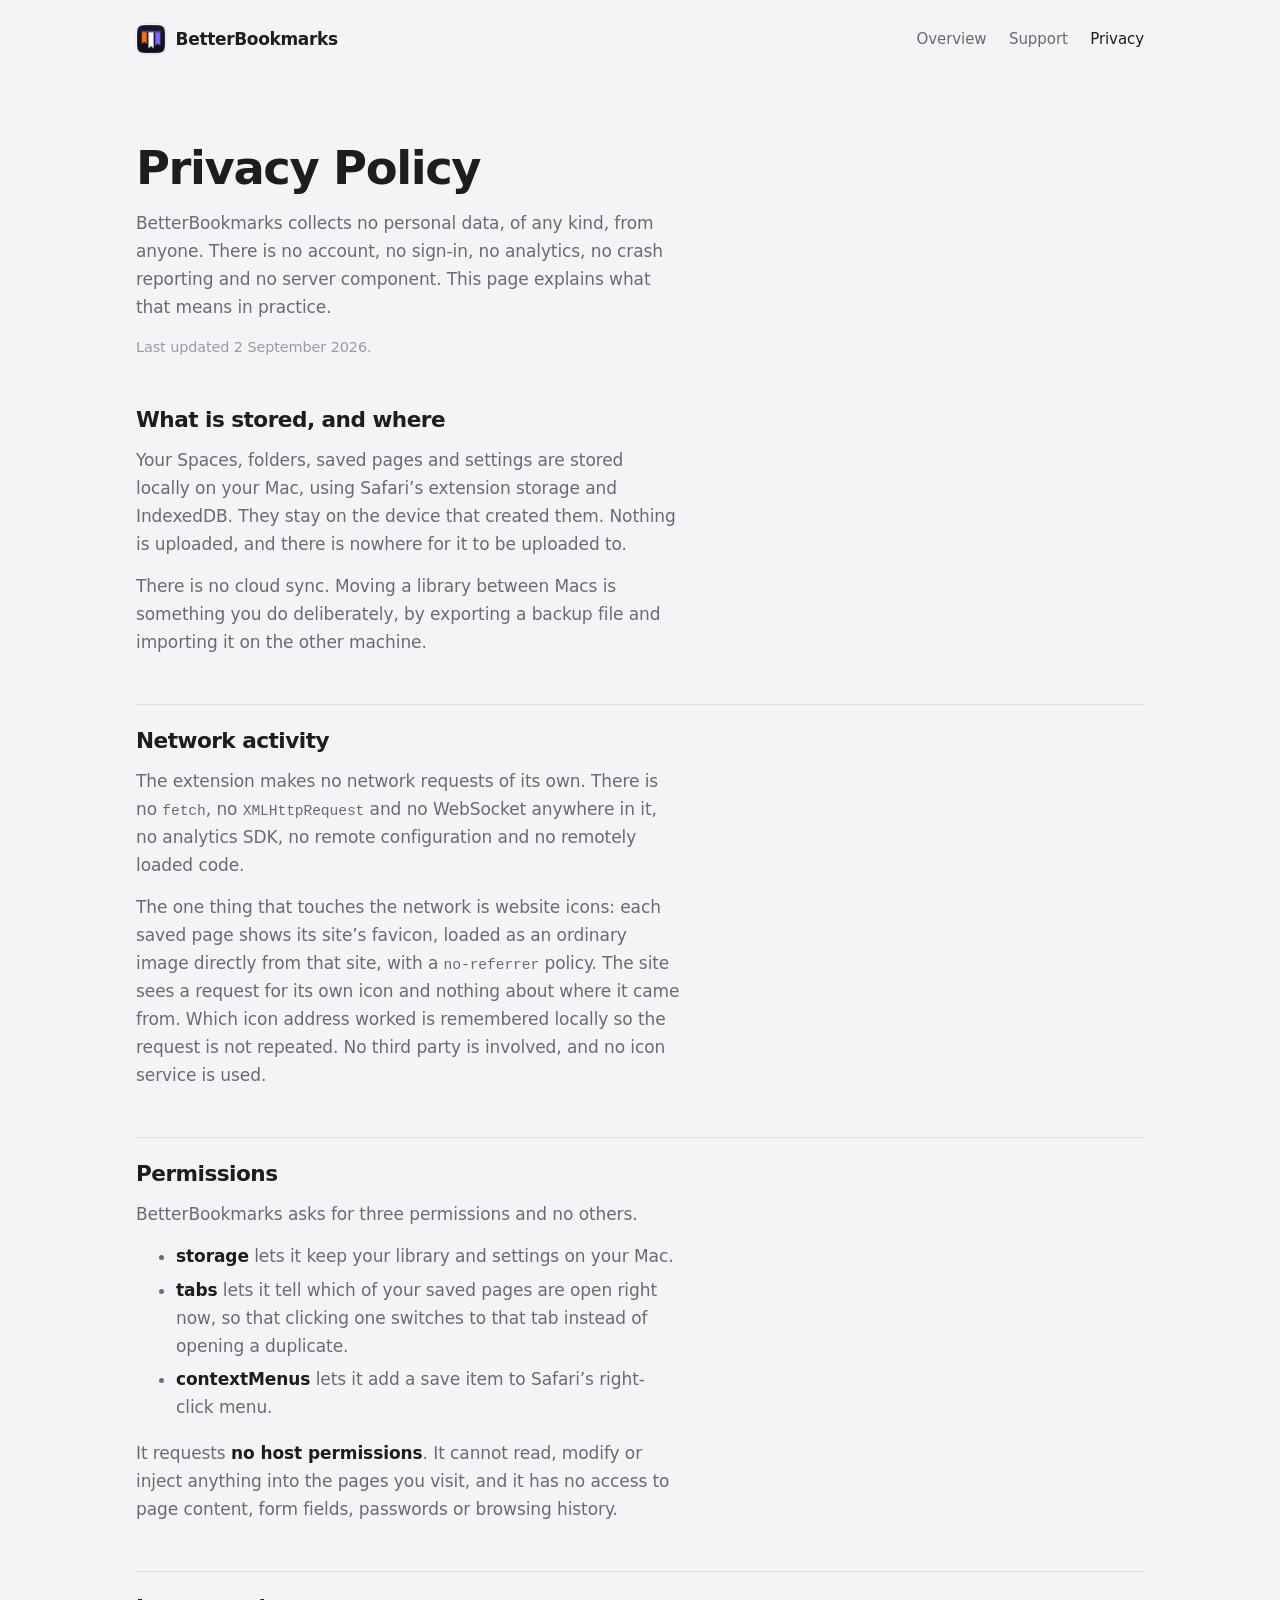
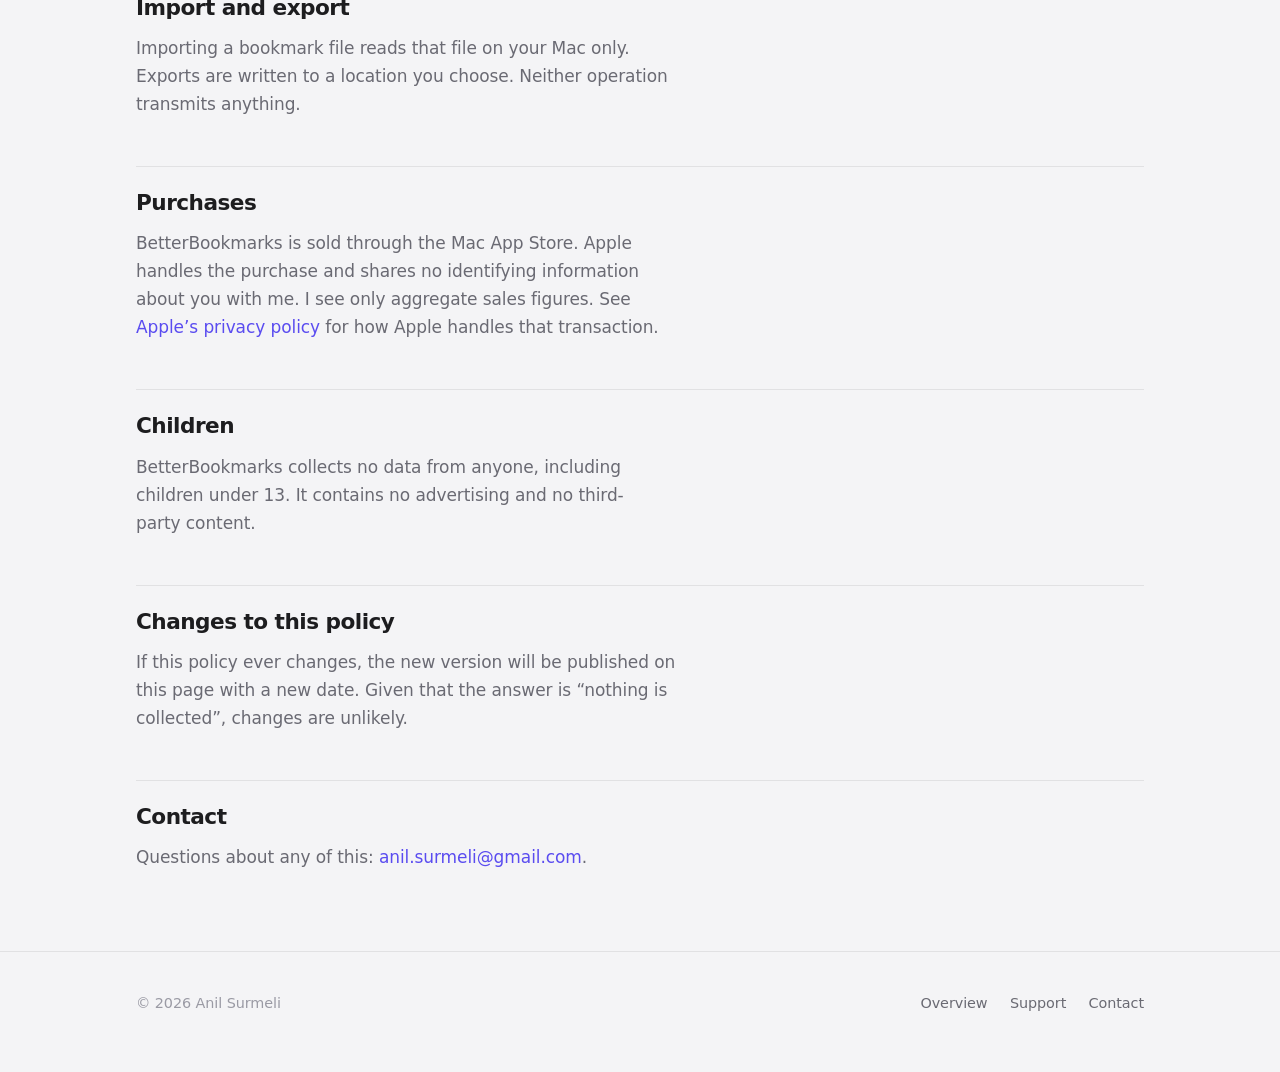
==== privacy.html @ 5a68d05e "Add the site: landing, support and privacy" ====
<!doctype html>
<html lang="en">
<head>
<meta charset="utf-8">
<meta name="viewport" content="width=device-width, initial-scale=1">
<title>Privacy Policy | BetterBookmarks</title>
<meta name="description" content="BetterBookmarks collects no data. No account, no analytics, no servers. Everything stays on your Mac.">
<link rel="icon" href="assets/favicon.png" type="image/png">
<link rel="apple-touch-icon" href="assets/mark.png">
<link rel="stylesheet" href="assets/style.css">
</head>
<body>

<header class="site-head">
  <div class="wrap">
    <a class="brand" href="./"><img src="assets/mark.png" alt=""> BetterBookmarks</a>
    <nav class="site-nav">
      <a href="./">Overview</a>
      <a href="support.html">Support</a>
      <a href="privacy.html" aria-current="page">Privacy</a>
    </nav>
  </div>
</header>

<main>
  <div class="page-head">
    <div class="wrap">
      <h1>Privacy Policy</h1>
      <p>
        BetterBookmarks collects no personal data, of any kind, from anyone. There is no account,
        no sign-in, no analytics, no crash reporting and no server component. This page explains
        what that means in practice.
      </p>
      <p style="color:var(--bb-text-3);font-size:0.9rem">Last updated 2 September 2026.</p>
    </div>
  </div>

  <div class="prose">
    <div class="wrap">

      <h2>What is stored, and where</h2>
      <p>
        Your Spaces, folders, saved pages and settings are stored locally on your Mac, using
        Safari&rsquo;s extension storage and IndexedDB. They stay on the device that created them.
        Nothing is uploaded, and there is nowhere for it to be uploaded to.
      </p>
      <p>
        There is no cloud sync. Moving a library between Macs is something you do deliberately, by
        exporting a backup file and importing it on the other machine.
      </p>

      <h2>Network activity</h2>
      <p>
        The extension makes no network requests of its own. There is no <code>fetch</code>, no
        <code>XMLHttpRequest</code> and no WebSocket anywhere in it, no analytics SDK, no remote
        configuration and no remotely loaded code.
      </p>
      <p>
        The one thing that touches the network is website icons: each saved page shows its site&rsquo;s
        favicon, loaded as an ordinary image directly from that site, with a
        <code>no-referrer</code> policy. The site sees a request for its own icon and nothing about
        where it came from. Which icon address worked is remembered locally so the request is not
        repeated. No third party is involved, and no icon service is used.
      </p>

      <h2>Permissions</h2>
      <p>BetterBookmarks asks for three permissions and no others.</p>
      <ul>
        <li><strong>storage</strong> lets it keep your library and settings on your Mac.</li>
        <li><strong>tabs</strong> lets it tell which of your saved pages are open right now, so
          that clicking one switches to that tab instead of opening a duplicate.</li>
        <li><strong>contextMenus</strong> lets it add a save item to Safari&rsquo;s right-click
          menu.</li>
      </ul>
      <p>
        It requests <strong>no host permissions</strong>. It cannot read, modify or inject anything
        into the pages you visit, and it has no access to page content, form fields, passwords or
        browsing history.
      </p>

      <h2>Import and export</h2>
      <p>
        Importing a bookmark file reads that file on your Mac only. Exports are written to a
        location you choose. Neither operation transmits anything.
      </p>

      <h2>Purchases</h2>
      <p>
        BetterBookmarks is sold through the Mac App Store. Apple handles the purchase and shares no
        identifying information about you with me. I see only aggregate sales figures. See
        <a href="https://www.apple.com/legal/privacy/">Apple&rsquo;s privacy policy</a> for how Apple
        handles that transaction.
      </p>

      <h2>Children</h2>
      <p>
        BetterBookmarks collects no data from anyone, including children under 13. It contains no
        advertising and no third-party content.
      </p>

      <h2>Changes to this policy</h2>
      <p>
        If this policy ever changes, the new version will be published on this page with a new date.
        Given that the answer is &ldquo;nothing is collected&rdquo;, changes are unlikely.
      </p>

      <h2>Contact</h2>
      <p>
        Questions about any of this: <a href="mailto:anil.surmeli@gmail.com">anil.surmeli@gmail.com</a>.
      </p>

    </div>
  </div>
</main>

<footer class="site-foot">
  <div class="wrap">
    <span>&copy; 2026 Anil Surmeli</span>
    <nav>
      <a href="./">Overview</a>
      <a href="support.html">Support</a>
      <a href="mailto:anil.surmeli@gmail.com">Contact</a>
    </nav>
  </div>
</footer>

</body>
</html>
---- assets/style.css ----
/*
 * BetterBookmarks site styles.
 *
 * The tokens below are lifted from the extension's own design system
 * (src/ui/app.css) so the site and the product read as one thing: same accent,
 * same surfaces, same radii, same elevation ramp, same easing.
 *
 * One thing is deliberately NOT carried over: the type scale. The app is a
 * dense utility read at arm's length and sets body text at 13px. A web page is
 * read once, in a wide window, so the scale here starts at 17px and leans on
 * clamp() for the display sizes. Same voice, different distance.
 */

/* --------------------------------------------------------------------------
   Tokens
   -------------------------------------------------------------------------- */

:root {
  --bb-accent: #5a4cf0;
  --bb-accent-hover: #4a3ce0;
  --bb-accent-soft: color-mix(in srgb, var(--bb-accent) 10%, transparent);
  --bb-accent-line: color-mix(in srgb, var(--bb-accent) 32%, transparent);

  --bb-live: #12a150;
  --bb-live-soft: color-mix(in srgb, var(--bb-live) 14%, transparent);

  --bb-bg: #f4f4f6;
  --bb-surface: #ffffff;
  --bb-surface-sunken: #eeeef1;
  --bb-hover: rgb(0 0 0 / 0.045);
  --bb-hairline: rgb(0 0 0 / 0.08);

  --bb-text: #1d1d1f;
  --bb-text-2: #6a6a73;
  --bb-text-3: #9a9aa4;

  --bb-r-sm: 6px;
  --bb-r: 10px;
  --bb-r-lg: 16px;
  --bb-r-xl: 22px;
  --bb-r-full: 999px;

  --bb-e1: 0 1px 1px rgb(0 0 0 / 0.04), 0 0 0 0.5px rgb(0 0 0 / 0.06);
  --bb-e2:
    0 1px 2px rgb(0 0 0 / 0.05), 0 4px 10px -2px rgb(0 0 0 / 0.06),
    0 0 0 0.5px rgb(0 0 0 / 0.05);
  --bb-e3:
    0 2px 4px rgb(0 0 0 / 0.06), 0 12px 28px -6px rgb(0 0 0 / 0.12),
    0 0 0 0.5px rgb(0 0 0 / 0.06);
  --bb-e4:
    0 4px 8px rgb(0 0 0 / 0.05), 0 30px 70px -20px rgb(0 0 0 / 0.22),
    0 0 0 0.5px rgb(0 0 0 / 0.07);

  --bb-font:
    -apple-system, BlinkMacSystemFont, 'SF Pro Text', 'SF Pro Display', system-ui, 'Segoe UI',
    sans-serif;
  --bb-mono: ui-monospace, 'SF Mono', Menlo, monospace;

  --bb-ease: cubic-bezier(0.32, 0.72, 0, 1);
  --bb-fast: 120ms var(--bb-ease);
  --bb-med: 220ms var(--bb-ease);

  --gutter: clamp(1.25rem, 5vw, 2.5rem);
  --measure: 34rem;

  color-scheme: light dark;
}

@media (prefers-color-scheme: dark) {
  :root {
    --bb-accent: #8b7dff;
    --bb-accent-hover: #9d91ff;
    --bb-accent-soft: color-mix(in srgb, var(--bb-accent) 16%, transparent);
    --bb-accent-line: color-mix(in srgb, var(--bb-accent) 40%, transparent);

    --bb-live: #30d158;
    --bb-live-soft: color-mix(in srgb, var(--bb-live) 18%, transparent);

    --bb-bg: #131315;
    --bb-surface: #1d1d20;
    --bb-surface-sunken: #101012;
    --bb-hover: rgb(255 255 255 / 0.055);
    --bb-hairline: rgb(255 255 255 / 0.09);

    --bb-text: #f2f2f5;
    --bb-text-2: #b0b0bd;
    --bb-text-3: #8a8a97;

    --bb-e1: 0 1px 1px rgb(0 0 0 / 0.3), 0 0 0 0.5px rgb(255 255 255 / 0.06);
    --bb-e2:
      0 1px 2px rgb(0 0 0 / 0.4), 0 4px 12px -2px rgb(0 0 0 / 0.35),
      0 0 0 0.5px rgb(255 255 255 / 0.06);
    --bb-e3:
      0 2px 6px rgb(0 0 0 / 0.4), 0 14px 34px -6px rgb(0 0 0 / 0.55),
      0 0 0 0.5px rgb(255 255 255 / 0.07);
    --bb-e4:
      0 4px 10px rgb(0 0 0 / 0.45), 0 36px 80px -20px rgb(0 0 0 / 0.7),
      0 0 0 0.5px rgb(255 255 255 / 0.08);
  }
}

/* --------------------------------------------------------------------------
   Base
   -------------------------------------------------------------------------- */

*,
*::before,
*::after {
  box-sizing: border-box;
}

html {
  -webkit-text-size-adjust: 100%;
  scroll-behavior: smooth;
}

@media (prefers-reduced-motion: reduce) {
  html { scroll-behavior: auto; }
  *, *::before, *::after { animation: none !important; transition: none !important; }
}

body {
  margin: 0;
  background: var(--bb-bg);
  color: var(--bb-text);
  font: 17px/1.65 var(--bb-font);
  letter-spacing: -0.005em;
  -webkit-font-smoothing: antialiased;
}

h1, h2, h3, h4 {
  margin: 0;
  font-weight: 640;
  letter-spacing: -0.022em;
  line-height: 1.14;
}

p { margin: 0; }

a {
  color: var(--bb-accent);
  text-decoration: none;
  text-underline-offset: 3px;
}
a:hover { text-decoration: underline; }

img { max-width: 100%; height: auto; display: block; }

code, kbd {
  font-family: var(--bb-mono);
  font-size: 0.86em;
}

kbd {
  display: inline-block;
  min-width: 1.5em;
  padding: 0.1em 0.42em;
  text-align: center;
  background: var(--bb-surface);
  border-radius: var(--bb-r-sm);
  box-shadow: var(--bb-e1);
  color: var(--bb-text);
  font-family: var(--bb-font);
  font-size: 0.82em;
  letter-spacing: 0;
}

::selection {
  background: var(--bb-accent-soft);
}

:focus-visible {
  outline: 2px solid var(--bb-accent);
  outline-offset: 3px;
  border-radius: var(--bb-r-sm);
}

.wrap {
  width: 100%;
  max-width: 68rem;
  margin-inline: auto;
  padding-inline: var(--gutter);
}

.narrow { max-width: 46rem; }

.lede {
  color: var(--bb-text-2);
  font-size: 1.14rem;
  line-height: 1.6;
}

.sr-only {
  position: absolute;
  width: 1px; height: 1px;
  padding: 0; margin: -1px;
  overflow: hidden;
  clip-path: inset(50%);
  white-space: nowrap;
}

/* --------------------------------------------------------------------------
   Header
   -------------------------------------------------------------------------- */

.site-head {
  padding: 1.5rem 0;
}

.site-head .wrap {
  display: flex;
  align-items: center;
  gap: 1.25rem;
}

.brand {
  display: flex;
  align-items: center;
  gap: 0.6rem;
  color: var(--bb-text);
  font-weight: 600;
  letter-spacing: -0.02em;
}
.brand:hover { text-decoration: none; }
/* The mark is a dark squircle, so on a dark page its silhouette needs an edge
   of its own. The hairline token gives a dark rim on light and a light rim on
   dark without either reading as a border. */
.brand img {
  width: 30px;
  height: 30px;
  border-radius: 7px;
  box-shadow: 0 0 0 0.5px var(--bb-hairline);
}

.site-nav {
  margin-left: auto;
  display: flex;
  gap: 1.4rem;
  font-size: 0.94rem;
}
.site-nav a { color: var(--bb-text-2); }
.site-nav a:hover { color: var(--bb-text); text-decoration: none; }
.site-nav a[aria-current='page'] { color: var(--bb-text); }

/* --------------------------------------------------------------------------
   Hero
   -------------------------------------------------------------------------- */

.hero {
  position: relative;
  padding: clamp(3rem, 9vw, 6.5rem) 0 clamp(2rem, 5vw, 3.5rem);
  text-align: center;
  overflow: clip;
}

/* A single, very quiet wash of the accent behind the headline. No gradient
   meshes, no floating blobs. The icon is the only saturated thing here. */
.hero::before {
  content: '';
  position: absolute;
  inset: -30% 0 auto;
  height: 42rem;
  background: radial-gradient(
    50% 50% at 50% 50%,
    color-mix(in srgb, var(--bb-accent) 13%, transparent),
    transparent 70%
  );
  pointer-events: none;
  z-index: -1;
}

.hero-icon {
  width: 108px;
  height: 108px;
  margin: 0 auto 1.75rem;
  filter: drop-shadow(0 12px 28px rgb(0 0 0 / 0.18));
}

/* A cast shadow does nothing for a dark icon on a dark page, so the second
   drop-shadow traces the edge instead of falling away from it. */
@media (prefers-color-scheme: dark) {
  .hero-icon {
    filter: drop-shadow(0 12px 30px rgb(0 0 0 / 0.55))
      drop-shadow(0 0 1px rgb(255 255 255 / 0.28));
  }
}

.hero h1 {
  font-size: clamp(2.15rem, 5.6vw, 3.6rem);
  letter-spacing: -0.032em;
  max-width: 18ch;
  margin-inline: auto;
  text-wrap: balance;
}

.hero .lede {
  margin: 1.25rem auto 0;
  max-width: 38rem;
  font-size: clamp(1.05rem, 2.2vw, 1.22rem);
  text-wrap: pretty;
}

.eyebrow {
  display: inline-flex;
  align-items: center;
  gap: 0.45rem;
  margin-bottom: 1.4rem;
  padding: 0.3rem 0.75rem 0.3rem 0.6rem;
  border-radius: var(--bb-r-full);
  background: var(--bb-surface);
  box-shadow: var(--bb-e1);
  color: var(--bb-text-2);
  font-size: 0.8rem;
  font-weight: 550;
  letter-spacing: 0.005em;
}
.eyebrow .dot {
  width: 7px; height: 7px;
  border-radius: 50%;
  background: var(--bb-accent);
}

/* --------------------------------------------------------------------------
   Call to action
   -------------------------------------------------------------------------- */

.cta {
  margin-top: 2.25rem;
  display: flex;
  flex-direction: column;
  align-items: center;
  gap: 0.85rem;
}

.btn {
  display: inline-flex;
  align-items: center;
  gap: 0.6rem;
  padding: 0.72rem 1.35rem;
  border: 0;
  border-radius: var(--bb-r-full);
  background: var(--bb-accent);
  color: #fff;
  font: inherit;
  font-size: 1rem;
  font-weight: 560;
  letter-spacing: -0.01em;
  box-shadow: var(--bb-e2);
  transition: background var(--bb-fast), transform var(--bb-fast);
}
.btn:hover { background: var(--bb-accent-hover); text-decoration: none; }
.btn:active { transform: scale(0.985); }
.btn svg { width: 18px; height: 18px; }

/* Not-yet-shipping state. Deliberately not Apple's official badge, which goes
   in once the app is actually on the store. */
.btn.is-pending {
  background: var(--bb-surface);
  color: var(--bb-text);
  box-shadow: var(--bb-e2);
  cursor: default;
}
.btn.is-pending:hover { background: var(--bb-surface); }
.btn.is-pending:active { transform: none; }

.cta--start { align-items: flex-start; }

.price {
  color: var(--bb-text-2);
  font-size: 0.92rem;
}
.price strong {
  color: var(--bb-text);
  font-weight: 600;
}

/* --------------------------------------------------------------------------
   The product mock
   -------------------------------------------------------------------------- */

.mock-frame {
  margin-top: clamp(2.5rem, 6vw, 4rem);
  border-radius: var(--bb-r-xl);
  background: var(--bb-surface);
  box-shadow: var(--bb-e4);
  overflow: hidden;
  text-align: left;
  user-select: none;
}

.mock-chrome {
  display: flex;
  align-items: center;
  gap: 0.45rem;
  padding: 0.75rem 1rem;
  background: var(--bb-surface-sunken);
  border-bottom: 1px solid var(--bb-hairline);
}
.mock-chrome i {
  width: 11px; height: 11px;
  border-radius: 50%;
  background: var(--bb-hairline);
}
.mock-chrome .tab {
  margin-left: 0.9rem;
  padding: 0.2rem 0.8rem;
  border-radius: var(--bb-r-sm);
  background: var(--bb-surface);
  box-shadow: var(--bb-e1);
  color: var(--bb-text-2);
  font-size: 0.72rem;
}

.mock-body { padding: 1.15rem; }

.mock-top {
  display: flex;
  align-items: center;
  gap: 0.9rem;
  flex-wrap: wrap;
  margin-bottom: 1.15rem;
}

.mock-search {
  flex: 1 1 12rem;
  padding: 0.42rem 0.8rem;
  border-radius: var(--bb-r-full);
  background: var(--bb-surface-sunken);
  color: var(--bb-text-3);
  font-size: 0.78rem;
}

.pills { display: flex; gap: 0.4rem; }
.pill {
  padding: 0.3rem 0.7rem;
  border-radius: var(--bb-r-full);
  background: var(--bb-surface-sunken);
  color: var(--bb-text-2);
  font-size: 0.74rem;
  font-weight: 550;
}
.pill.is-on {
  background: var(--bb-accent-soft);
  color: var(--bb-accent);
  box-shadow: inset 0 0 0 1px var(--bb-accent-line);
}

.mock-cols {
  display: grid;
  grid-template-columns: 1fr 15rem;
  gap: 1.15rem;
  align-items: start;
}

.mock-grid {
  display: grid;
  grid-template-columns: repeat(3, 1fr);
  gap: 0.7rem;
}

.fcard {
  padding: 0.8rem;
  border-radius: var(--bb-r);
  background: var(--bb-surface);
  box-shadow: var(--bb-e1);
}
.fcard .stack {
  display: flex;
  margin-bottom: 0.6rem;
}
.fcard .stack .mono { margin-right: -6px; box-shadow: 0 0 0 2px var(--bb-surface); }
.fcard b {
  display: block;
  font-size: 0.78rem;
  font-weight: 580;
  letter-spacing: -0.012em;
  white-space: nowrap;
  overflow: hidden;
  text-overflow: ellipsis;
}
.fcard span {
  color: var(--bb-text-3);
  font-size: 0.68rem;
}

.mono {
  flex: none;
  width: 20px; height: 20px;
  border-radius: var(--bb-r-sm);
  background: hsl(var(--h) 58% 52%);
  color: #fff;
  font-size: 0.62rem;
  font-weight: 640;
  display: grid;
  place-items: center;
}

.mock-tabs {
  padding: 0.8rem;
  border-radius: var(--bb-r);
  background: var(--bb-surface-sunken);
}
.mock-tabs h4 {
  margin-bottom: 0.65rem;
  color: var(--bb-text-3);
  font-size: 0.66rem;
  font-weight: 620;
  letter-spacing: 0.06em;
  text-transform: uppercase;
}
.trow {
  display: flex;
  align-items: center;
  gap: 0.5rem;
  padding: 0.32rem 0.35rem;
  border-radius: var(--bb-r-sm);
  font-size: 0.73rem;
  color: var(--bb-text-2);
}
.trow.is-live {
  background: var(--bb-live-soft);
  color: var(--bb-text);
}
.trow em {
  flex: 1;
  font-style: normal;
  white-space: nowrap;
  overflow: hidden;
  text-overflow: ellipsis;
}
.trow .live {
  flex: none;
  width: 6px; height: 6px;
  border-radius: 50%;
  background: var(--bb-live);
}
.mock-tabs .group {
  color: var(--bb-text-3);
  font-size: 0.64rem;
  font-weight: 620;
  letter-spacing: 0.05em;
  text-transform: uppercase;
  padding: 0.5rem 0.35rem 0.15rem;
}

@media (max-width: 44rem) {
  .mock-cols { grid-template-columns: 1fr; }
  .mock-grid { grid-template-columns: repeat(2, 1fr); }
  .mock-tabs { display: none; }
}

/* --------------------------------------------------------------------------
   Sections
   -------------------------------------------------------------------------- */

section { padding: clamp(3.5rem, 8vw, 6rem) 0; }

.section-head { margin-bottom: 2.5rem; }
.section-head h2 {
  font-size: clamp(1.6rem, 3.4vw, 2.15rem);
  letter-spacing: -0.028em;
  max-width: 20ch;
  text-wrap: balance;
}
.section-head p {
  margin-top: 0.85rem;
  max-width: var(--measure);
  color: var(--bb-text-2);
  text-wrap: pretty;
}

/* The one idea the product is built on gets its own slab. */
.claim {
  background: var(--bb-surface);
  border-block: 1px solid var(--bb-hairline);
}
.claim h2 {
  font-size: clamp(1.7rem, 4vw, 2.6rem);
  letter-spacing: -0.03em;
  max-width: 22ch;
  text-wrap: balance;
}
.claim p {
  margin-top: 1.1rem;
  max-width: var(--measure);
  color: var(--bb-text-2);
  font-size: 1.06rem;
  text-wrap: pretty;
}
.claim .rule {
  width: 2.5rem;
  height: 3px;
  border-radius: var(--bb-r-full);
  background: var(--bb-accent);
  margin-bottom: 1.6rem;
}

.grid {
  display: grid;
  grid-template-columns: repeat(auto-fit, minmax(16rem, 1fr));
  gap: 1rem;
}

.tile {
  padding: 1.5rem;
  border-radius: var(--bb-r-lg);
  background: var(--bb-surface);
  box-shadow: var(--bb-e1);
}
.tile .ico {
  width: 34px; height: 34px;
  margin-bottom: 1rem;
  display: grid;
  place-items: center;
  border-radius: var(--bb-r);
  background: var(--bb-accent-soft);
  color: var(--bb-accent);
}
.tile .ico svg { width: 19px; height: 19px; }
.tile h3 {
  font-size: 1.02rem;
  letter-spacing: -0.018em;
}
.tile p {
  margin-top: 0.5rem;
  color: var(--bb-text-2);
  font-size: 0.95rem;
  line-height: 1.6;
  text-wrap: pretty;
}
.tile ul {
  margin: 0.7rem 0 0;
  padding-left: 1.05rem;
  color: var(--bb-text-2);
  font-size: 0.95rem;
}
.tile li { margin-top: 0.3rem; }

/* --------------------------------------------------------------------------
   Screenshots
   -------------------------------------------------------------------------- */

.shots {
  display: grid;
  grid-template-columns: repeat(auto-fit, minmax(20rem, 1fr));
  gap: 1.5rem;
}
.shots figure { margin: 0; }
.shots .frame {
  border-radius: var(--bb-r-lg);
  background: var(--bb-surface-sunken);
  box-shadow: var(--bb-e3);
  overflow: hidden;
  aspect-ratio: 16 / 10;
  display: grid;
  place-items: center;
  position: relative;
}
/* Placeholder shown until a real PNG is dropped in. The <img> removes itself
   on error, so adding the file is the only step and the markup never changes. */
.shots .frame::after {
  content: attr(data-file);
  color: var(--bb-text-3);
  font-family: var(--bb-mono);
  font-size: 0.76rem;
  padding: 0 1rem;
  text-align: center;
}
.shots .frame img {
  position: relative;
  z-index: 1;
  width: 100%;
  height: 100%;
  object-fit: cover;
}
.shots figcaption {
  margin-top: 0.8rem;
  color: var(--bb-text-2);
  font-size: 0.93rem;
  text-wrap: pretty;
}

/* --------------------------------------------------------------------------
   Prose (support + privacy)
   -------------------------------------------------------------------------- */

.page-head {
  padding: clamp(2.5rem, 6vw, 4rem) 0 0;
}
.page-head h1 {
  font-size: clamp(2rem, 4.6vw, 2.9rem);
  letter-spacing: -0.03em;
}
.page-head p {
  margin-top: 0.9rem;
  color: var(--bb-text-2);
  max-width: var(--measure);
}

.prose { padding: clamp(2rem, 5vw, 3rem) 0 clamp(3rem, 7vw, 5rem); }
.prose h2 {
  margin-top: 3rem;
  padding-top: 1.5rem;
  border-top: 1px solid var(--bb-hairline);
  font-size: 1.35rem;
  letter-spacing: -0.024em;
}
.prose h2:first-child { margin-top: 0; padding-top: 0; border-top: 0; }
.prose h3 {
  margin-top: 1.9rem;
  font-size: 1.02rem;
  letter-spacing: -0.016em;
}
.prose p,
.prose ul,
.prose ol {
  margin-top: 0.85rem;
  color: var(--bb-text-2);
  max-width: var(--measure);
  text-wrap: pretty;
}
.prose li { margin-top: 0.35rem; }
.prose strong { color: var(--bb-text); font-weight: 600; }
.prose .callout {
  margin-top: 1.1rem;
  padding: 1rem 1.15rem;
  border-radius: var(--bb-r);
  background: var(--bb-surface);
  box-shadow: var(--bb-e1);
  color: var(--bb-text-2);
  font-size: 0.95rem;
  max-width: var(--measure);
}

.keys {
  margin-top: 1.1rem;
  border-radius: var(--bb-r-lg);
  background: var(--bb-surface);
  box-shadow: var(--bb-e1);
  overflow: hidden;
  max-width: var(--measure);
}
.keys div {
  display: flex;
  align-items: baseline;
  gap: 1rem;
  padding: 0.85rem 1.15rem;
  border-top: 1px solid var(--bb-hairline);
  font-size: 0.95rem;
  color: var(--bb-text-2);
}
.keys div:first-child { border-top: 0; }
.keys span:first-child { flex: none; width: 4.5rem; }

.faq {
  margin-top: 1.1rem;
  max-width: var(--measure);
}
.faq details {
  border-top: 1px solid var(--bb-hairline);
}
.faq details:last-child { border-bottom: 1px solid var(--bb-hairline); }
.faq summary {
  padding: 1rem 0;
  cursor: pointer;
  font-weight: 550;
  letter-spacing: -0.012em;
  list-style: none;
  display: flex;
  align-items: center;
  gap: 0.75rem;
}
.faq summary::-webkit-details-marker { display: none; }
.faq summary::before {
  content: '';
  flex: none;
  width: 9px; height: 9px;
  border-right: 1.5px solid var(--bb-text-3);
  border-bottom: 1.5px solid var(--bb-text-3);
  transform: rotate(-45deg);
  transition: transform var(--bb-med);
}
.faq details[open] summary::before { transform: rotate(45deg); }
.faq details > *:not(summary) {
  margin-top: 0;
  padding-bottom: 1.1rem;
  color: var(--bb-text-2);
  font-size: 0.96rem;
}
.faq details p + p { margin-top: 0.7rem; }

/* --------------------------------------------------------------------------
   Footer
   -------------------------------------------------------------------------- */

.site-foot {
  border-top: 1px solid var(--bb-hairline);
  padding: 2.5rem 0 3.5rem;
  color: var(--bb-text-3);
  font-size: 0.9rem;
}
.site-foot .wrap {
  display: flex;
  flex-wrap: wrap;
  align-items: center;
  gap: 0.4rem 1.4rem;
}
.site-foot nav { display: flex; gap: 1.4rem; margin-left: auto; }
.site-foot a { color: var(--bb-text-2); }
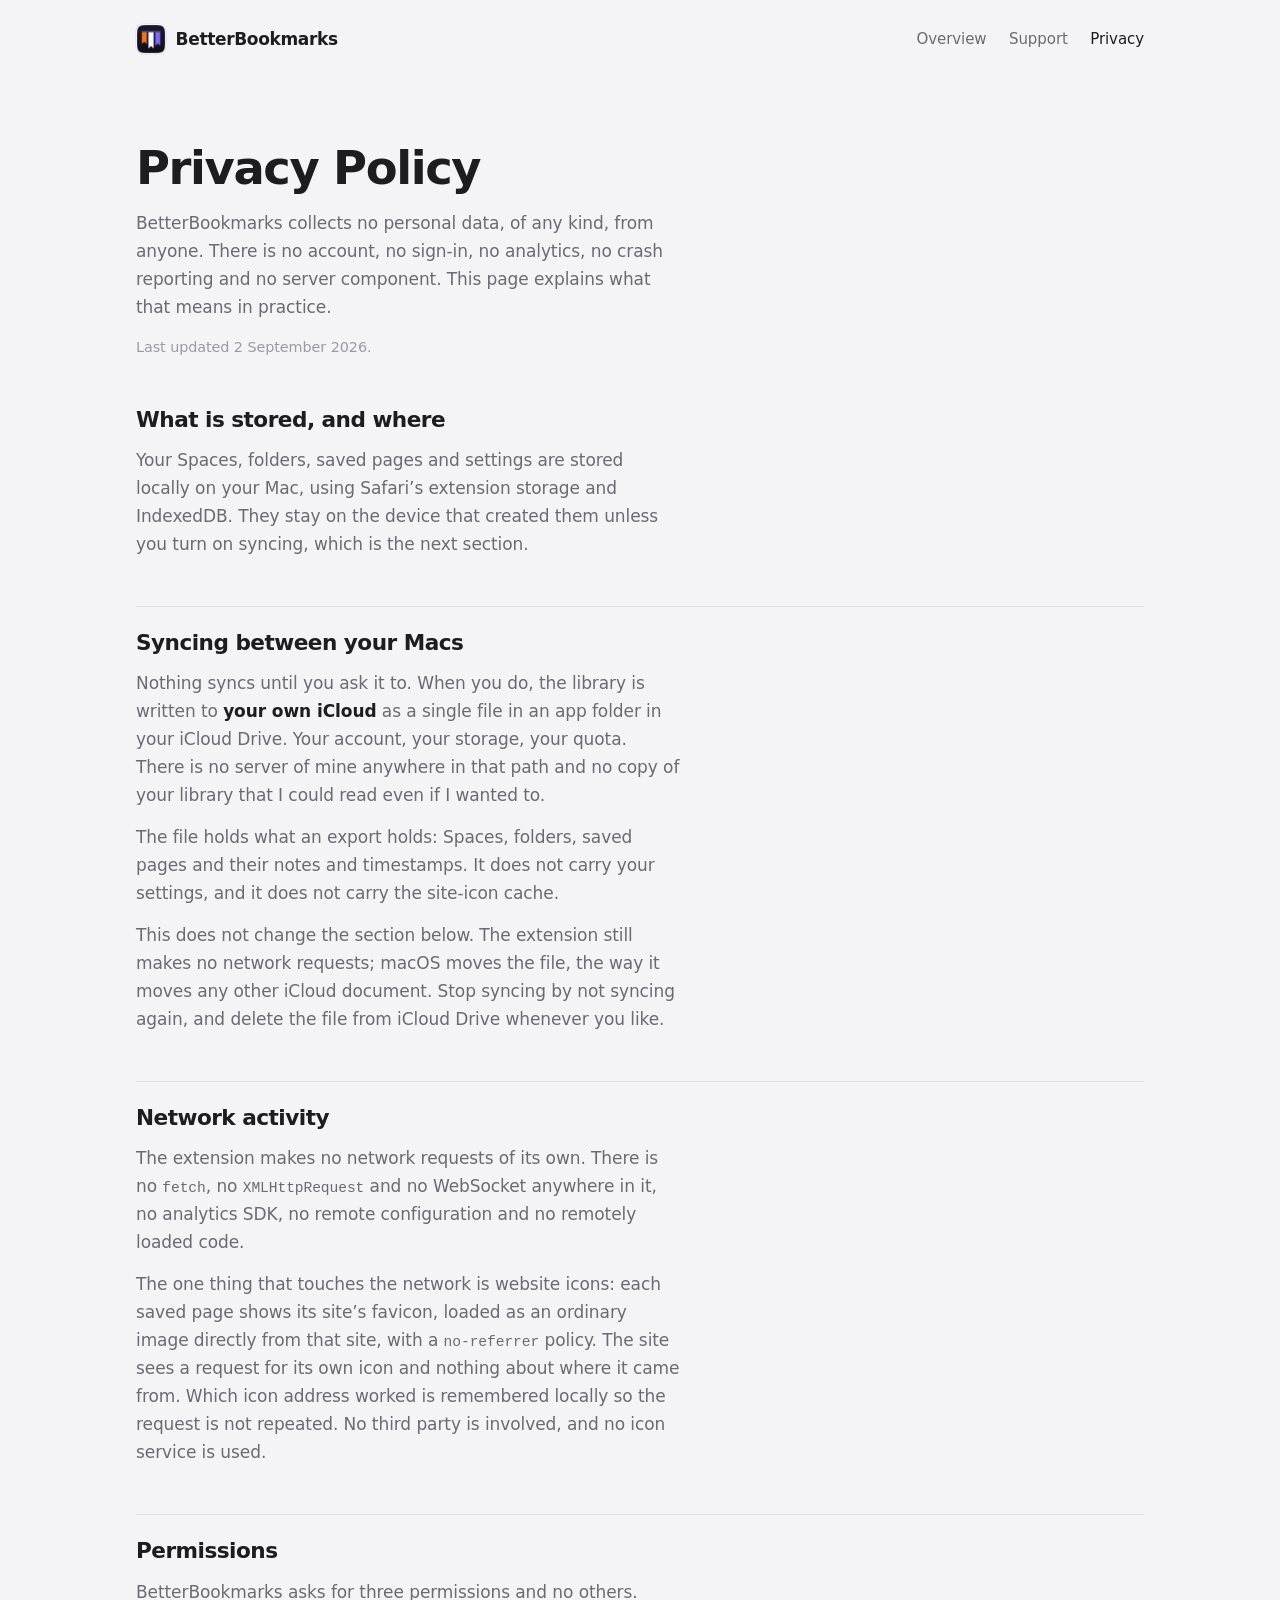
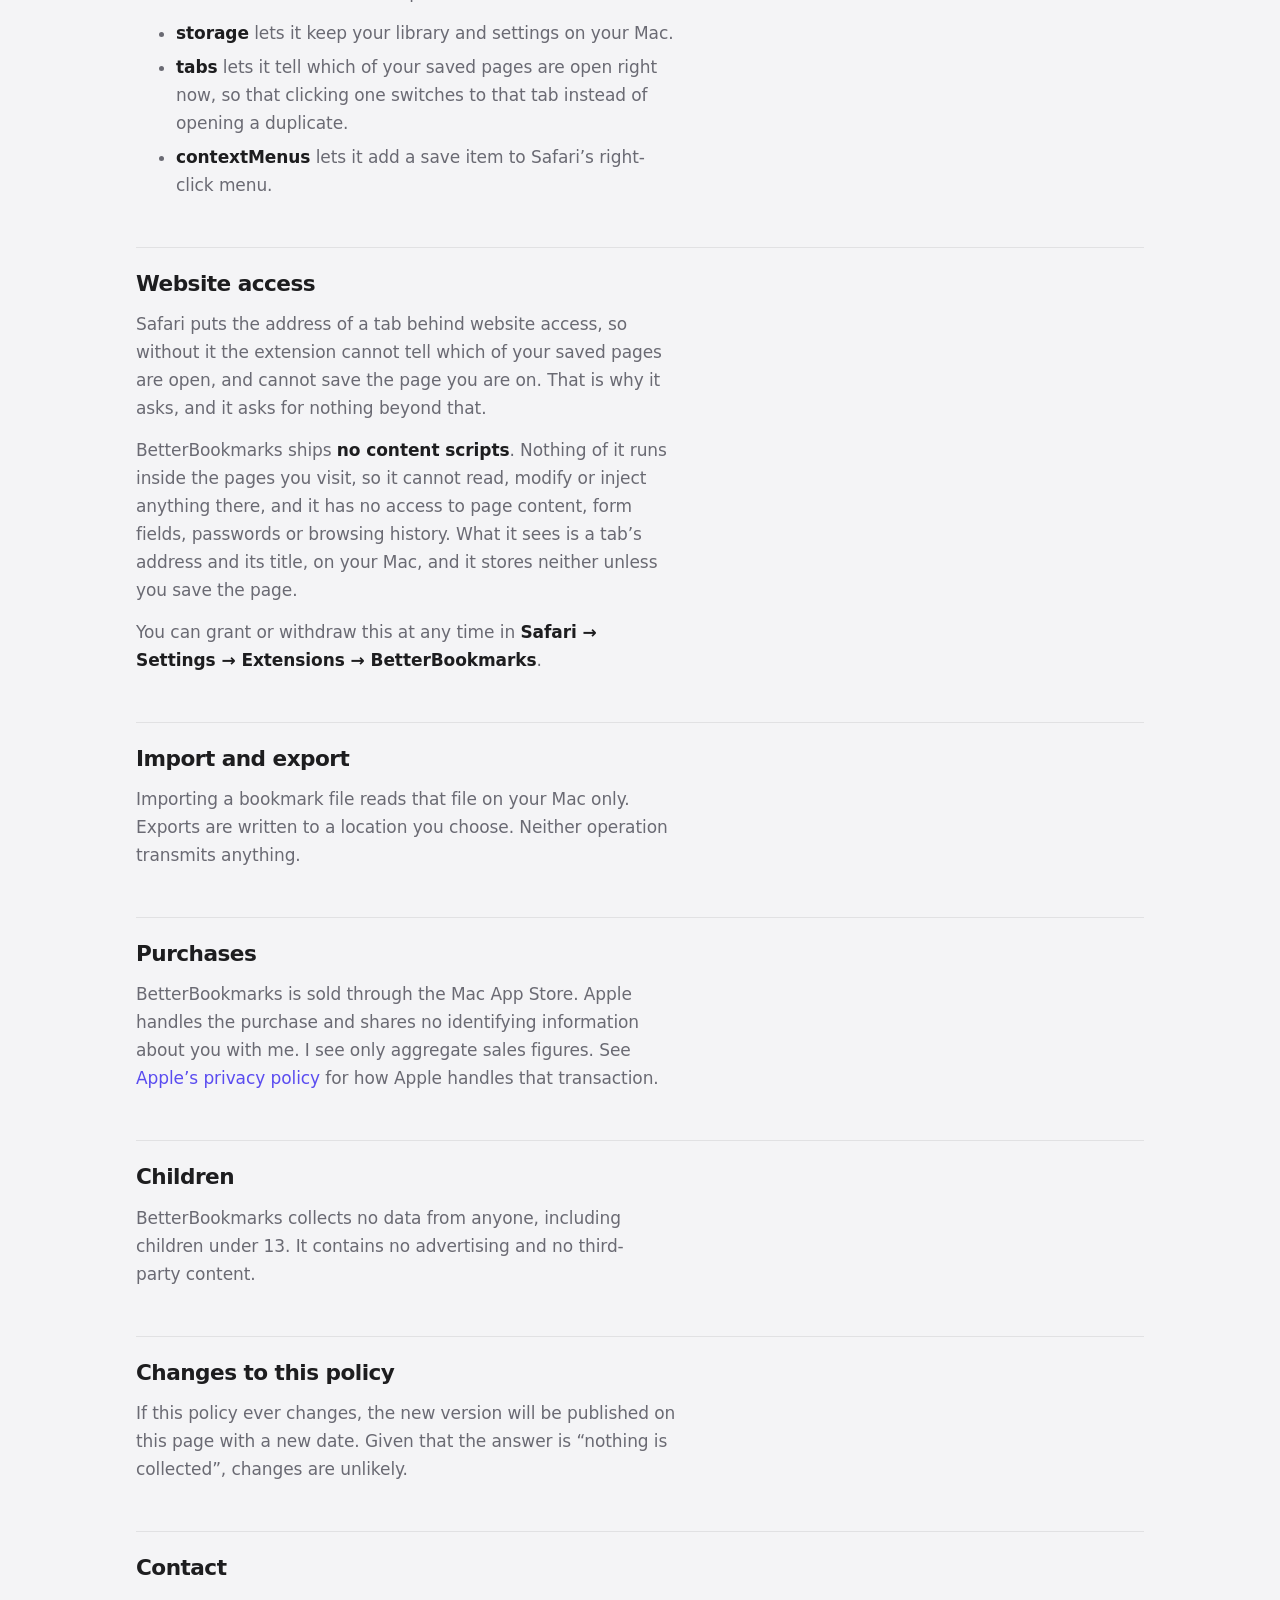
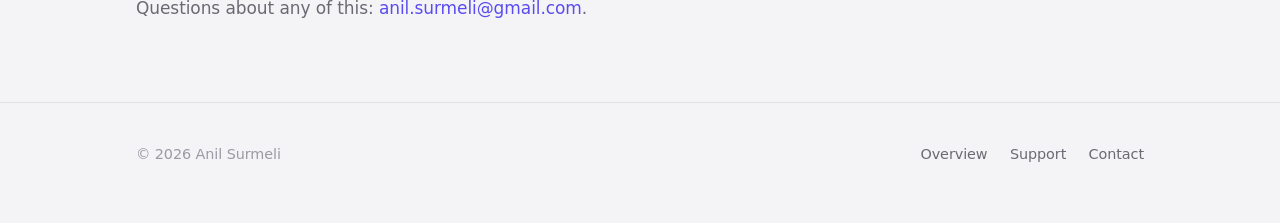
==== commit d16605e9: "adding screenshots" ====
--- a/privacy.html
+++ b/privacy.html
@@ -41,12 +41,25 @@
       <h2>What is stored, and where</h2>
       <p>
         Your Spaces, folders, saved pages and settings are stored locally on your Mac, using
-        Safari&rsquo;s extension storage and IndexedDB. They stay on the device that created them.
-        Nothing is uploaded, and there is nowhere for it to be uploaded to.
+        Safari&rsquo;s extension storage and IndexedDB. They stay on the device that created them
+        unless you turn on syncing, which is the next section.
+      </p>
+
+      <h2>Syncing between your Macs</h2>
+      <p>
+        Nothing syncs until you ask it to. When you do, the library is written to
+        <strong>your own iCloud</strong> as a single file in an app folder in your iCloud Drive.
+        Your account, your storage, your quota. There is no server of mine anywhere in that path
+        and no copy of your library that I could read even if I wanted to.
       </p>
       <p>
-        There is no cloud sync. Moving a library between Macs is something you do deliberately, by
-        exporting a backup file and importing it on the other machine.
+        The file holds what an export holds: Spaces, folders, saved pages and their notes and
+        timestamps. It does not carry your settings, and it does not carry the site-icon cache.
+      </p>
+      <p>
+        This does not change the section below. The extension still makes no network requests;
+        macOS moves the file, the way it moves any other iCloud document. Stop syncing by not
+        syncing again, and delete the file from iCloud Drive whenever you like.
       </p>
 
       <h2>Network activity</h2>
@@ -72,10 +85,22 @@
         <li><strong>contextMenus</strong> lets it add a save item to Safari&rsquo;s right-click
           menu.</li>
       </ul>
+
+      <h2>Website access</h2>
       <p>
-        It requests <strong>no host permissions</strong>. It cannot read, modify or inject anything
-        into the pages you visit, and it has no access to page content, form fields, passwords or
-        browsing history.
+        Safari puts the address of a tab behind website access, so without it the extension cannot
+        tell which of your saved pages are open, and cannot save the page you are on. That is why
+        it asks, and it asks for nothing beyond that.
+      </p>
+      <p>
+        BetterBookmarks ships <strong>no content scripts</strong>. Nothing of it runs inside the
+        pages you visit, so it cannot read, modify or inject anything there, and it has no access
+        to page content, form fields, passwords or browsing history. What it sees is a tab&rsquo;s
+        address and its title, on your Mac, and it stores neither unless you save the page.
+      </p>
+      <p>
+        You can grant or withdraw this at any time in
+        <strong>Safari &rarr; Settings &rarr; Extensions &rarr; BetterBookmarks</strong>.
       </p>
 
       <h2>Import and export</h2>
--- a/assets/style.css
+++ b/assets/style.css
@@ -640,44 +640,167 @@
    Screenshots
    -------------------------------------------------------------------------- */
 
+/* Two columns, with the first shot given both of them: it is the one that has
+   to explain what the product is, and it does that badly at half width. */
 .shots {
   display: grid;
-  grid-template-columns: repeat(auto-fit, minmax(20rem, 1fr));
-  gap: 1.5rem;
+  grid-template-columns: repeat(2, minmax(0, 1fr));
+  gap: 1.75rem 1.5rem;
 }
 .shots figure { margin: 0; }
+.shots figure:first-child { grid-column: 1 / -1; }
+
+@media (max-width: 46rem) {
+  .shots { grid-template-columns: minmax(0, 1fr); }
+}
+
 .shots .frame {
+  display: block;
+  width: 100%;
+  padding: 0;
+  border: 0;
   border-radius: var(--bb-r-lg);
   background: var(--bb-surface-sunken);
   box-shadow: var(--bb-e3);
   overflow: hidden;
   aspect-ratio: 16 / 10;
-  display: grid;
-  place-items: center;
   position: relative;
-}
-/* Placeholder shown until a real PNG is dropped in. The <img> removes itself
-   on error, so adding the file is the only step and the markup never changes. */
-.shots .frame::after {
-  content: attr(data-file);
-  color: var(--bb-text-3);
-  font-family: var(--bb-mono);
-  font-size: 0.76rem;
-  padding: 0 1rem;
-  text-align: center;
-}
+  cursor: zoom-in;
+  transition: transform var(--bb-med), box-shadow var(--bb-med);
+}
+.shots .frame:hover { transform: translateY(-2px); box-shadow: var(--bb-e4); }
+.shots .frame:active { transform: translateY(0); }
+
 .shots .frame img {
-  position: relative;
-  z-index: 1;
+  display: block;
   width: 100%;
   height: 100%;
   object-fit: cover;
 }
+
+/* The affordance only appears on hover, so a page at rest stays quiet. */
+.shots .frame::after {
+  content: '';
+  position: absolute;
+  right: 0.75rem;
+  bottom: 0.75rem;
+  width: 30px;
+  height: 30px;
+  border-radius: 50%;
+  background:
+    rgb(0 0 0 / 0.55)
+    url("data:image/svg+xml,%3Csvg xmlns='http://www.w3.org/2000/svg' viewBox='0 0 24 24' fill='none' stroke='white' stroke-width='1.8' stroke-linecap='round' stroke-linejoin='round'%3E%3Cpath d='M14 4h6v6'/%3E%3Cpath d='M10 20H4v-6'/%3E%3Cpath d='M20 4l-7 7'/%3E%3Cpath d='M4 20l7-7'/%3E%3C/svg%3E")
+    center / 16px no-repeat;
+  opacity: 0;
+  transition: opacity var(--bb-fast);
+}
+.shots .frame:hover::after,
+.shots .frame:focus-visible::after { opacity: 1; }
+
 .shots figcaption {
-  margin-top: 0.8rem;
+  margin-top: 0.85rem;
   color: var(--bb-text-2);
   font-size: 0.93rem;
+  line-height: 1.55;
   text-wrap: pretty;
+}
+
+/* --------------------------------------------------------------------------
+   Screenshot viewer
+   -------------------------------------------------------------------------- */
+
+html.is-locked { overflow: hidden; }
+
+/* Filling the viewport rather than sizing to the image is what makes a click on
+   the empty space reach the dialog itself, which is how it closes. */
+.lightbox {
+  position: fixed;
+  inset: 0;
+  width: 100%;
+  max-width: 100%;
+  height: 100%;
+  max-height: 100%;
+  margin: 0;
+  padding: 0;
+  border: 0;
+  background: transparent;
+  overflow: hidden;
+}
+.lightbox[open] {
+  display: grid;
+  grid-template-columns: auto 1fr auto;
+  align-items: center;
+  gap: 0.5rem;
+  padding: clamp(0.75rem, 3vw, 2rem);
+}
+.lightbox::backdrop {
+  background: rgb(8 8 10 / 0.86);
+  backdrop-filter: blur(3px);
+}
+
+.lb-img {
+  grid-column: 2;
+  justify-self: center;
+  max-width: 100%;
+  max-height: 82vh;
+  object-fit: contain;
+  border-radius: var(--bb-r);
+  box-shadow: 0 30px 80px -20px rgb(0 0 0 / 0.7);
+}
+
+.lb-nav,
+.lb-close {
+  display: grid;
+  place-items: center;
+  border: 0;
+  border-radius: 50%;
+  background: rgb(255 255 255 / 0.1);
+  color: #fff;
+  cursor: pointer;
+  transition: background var(--bb-fast);
+}
+.lb-nav:hover,
+.lb-close:hover { background: rgb(255 255 255 / 0.22); }
+.lb-nav { width: 44px; height: 44px; }
+.lb-nav svg { width: 22px; height: 22px; }
+.lb-prev { grid-column: 1; }
+.lb-next { grid-column: 3; }
+
+.lb-close {
+  position: absolute;
+  top: clamp(0.75rem, 3vw, 2rem);
+  right: clamp(0.75rem, 3vw, 2rem);
+  width: 38px;
+  height: 38px;
+}
+.lb-close svg { width: 18px; height: 18px; }
+
+.lb-caption {
+  grid-column: 2;
+  align-self: start;
+  margin: 0.9rem auto 0;
+  max-width: 46rem;
+  color: rgb(255 255 255 / 0.72);
+  font-size: 0.92rem;
+  line-height: 1.5;
+  text-align: center;
+  text-wrap: pretty;
+}
+.lb-count {
+  display: block;
+  margin-bottom: 0.3rem;
+  color: rgb(255 255 255 / 0.45);
+  font-size: 0.78rem;
+  font-variant-numeric: tabular-nums;
+}
+
+@media (max-width: 34rem) {
+  .lightbox[open] { grid-template-columns: 1fr; }
+  .lb-img { grid-column: 1; max-height: 70vh; }
+  .lb-caption { grid-column: 1; }
+  .lb-nav { position: absolute; bottom: clamp(0.75rem, 3vw, 2rem); }
+  .lb-prev { left: 25%; }
+  .lb-next { right: 25%; }
 }
 
 /* --------------------------------------------------------------------------
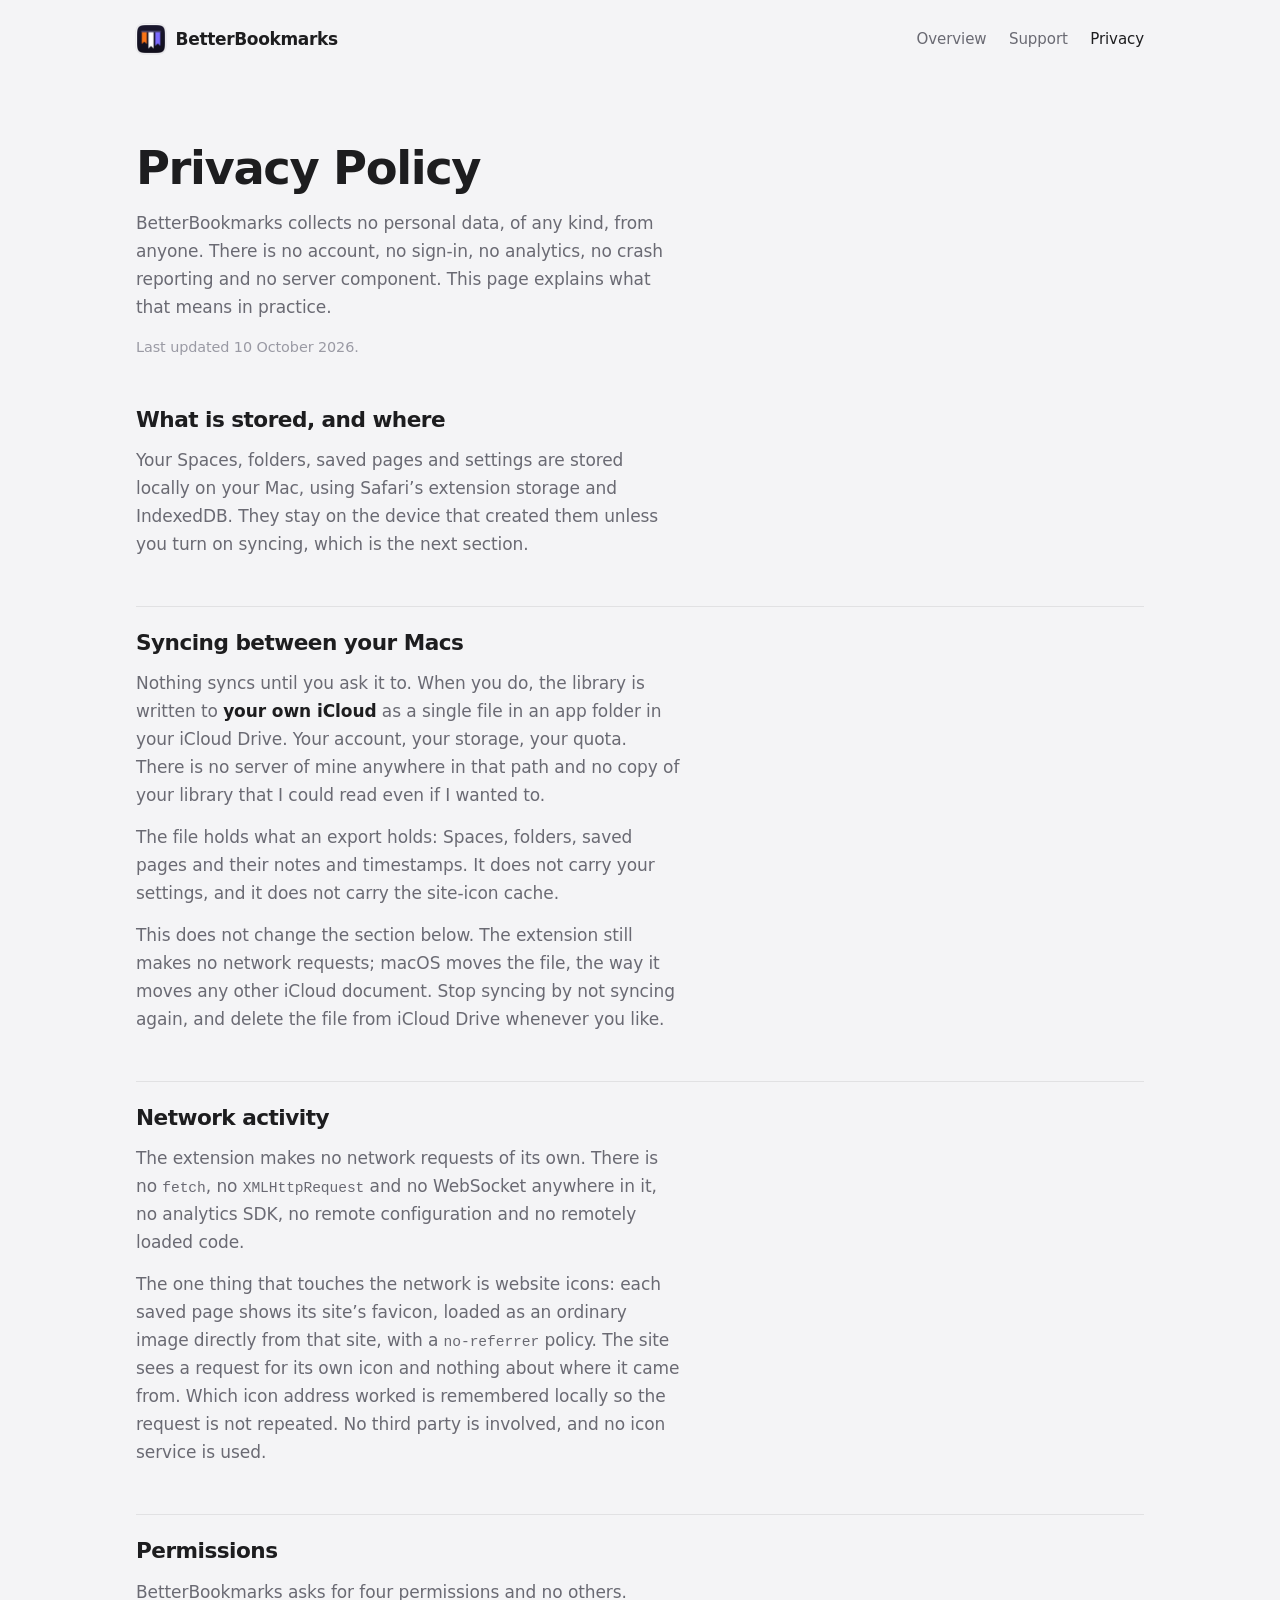
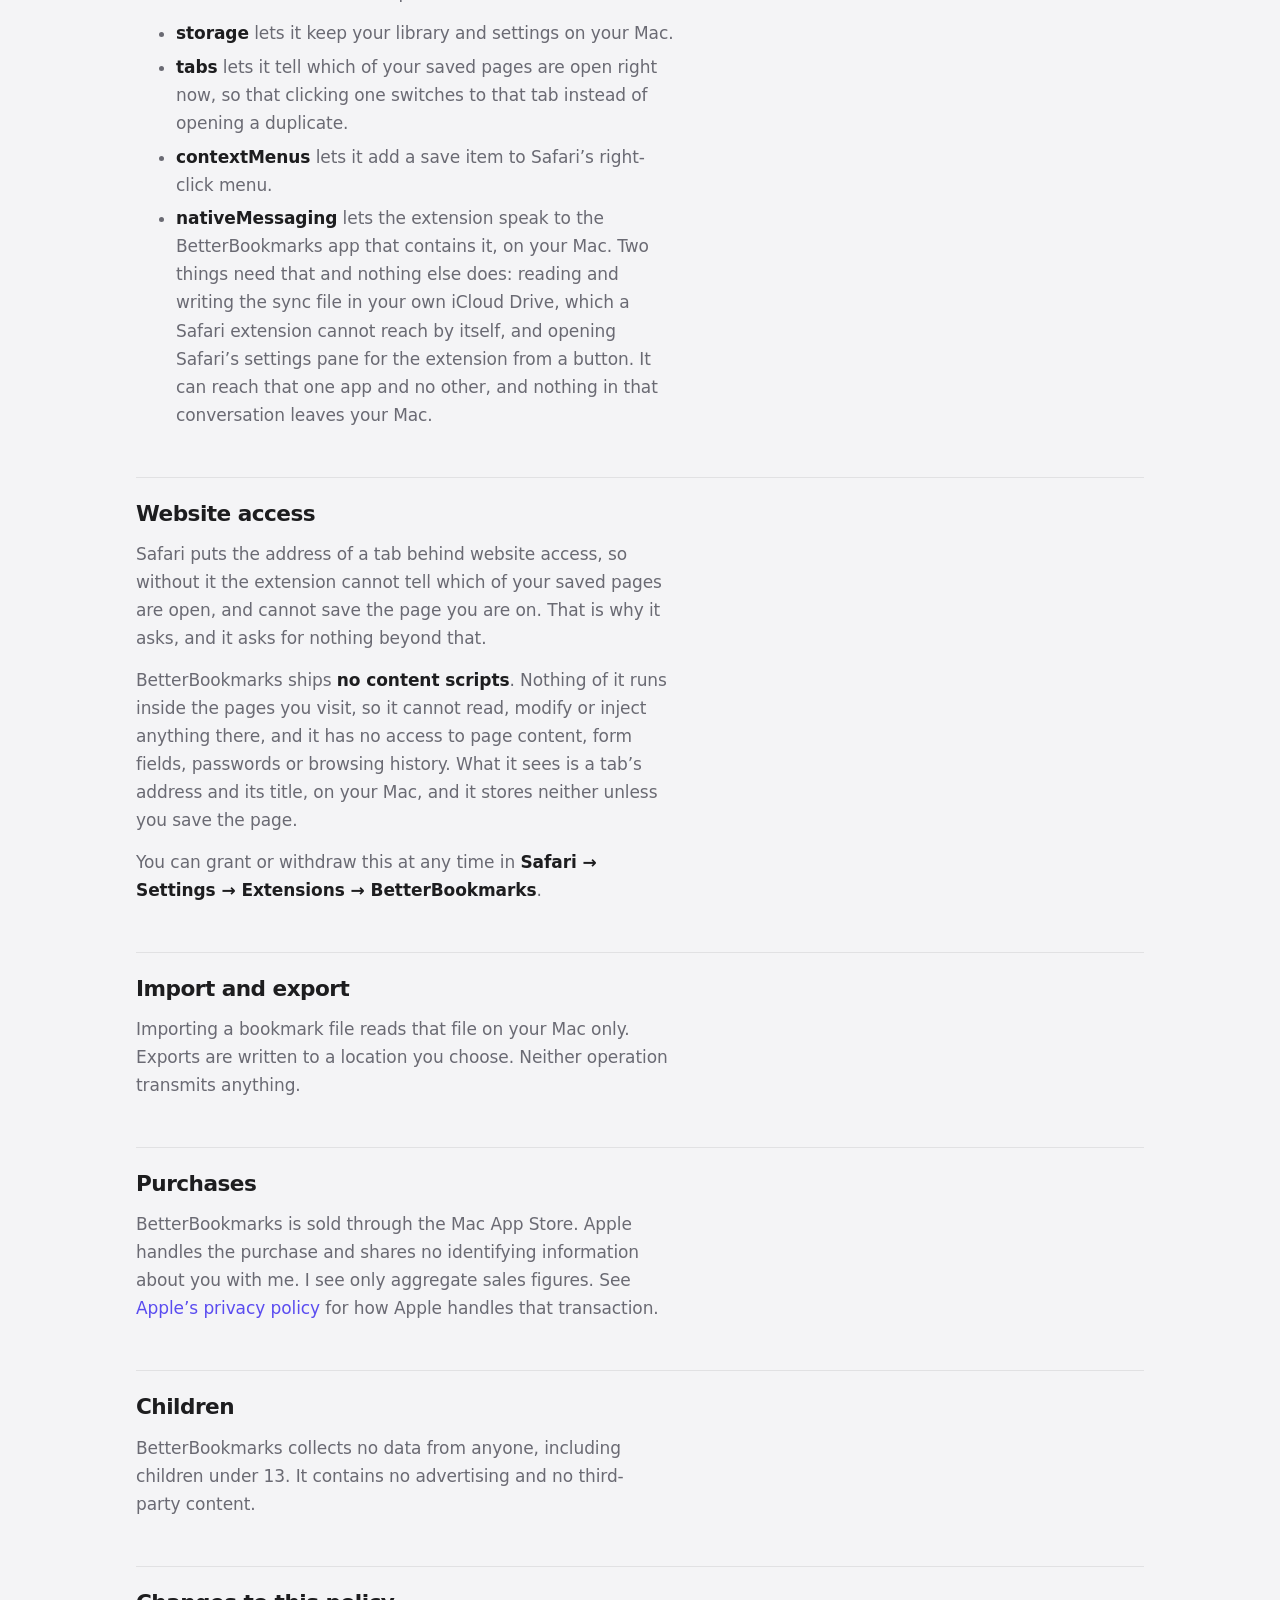
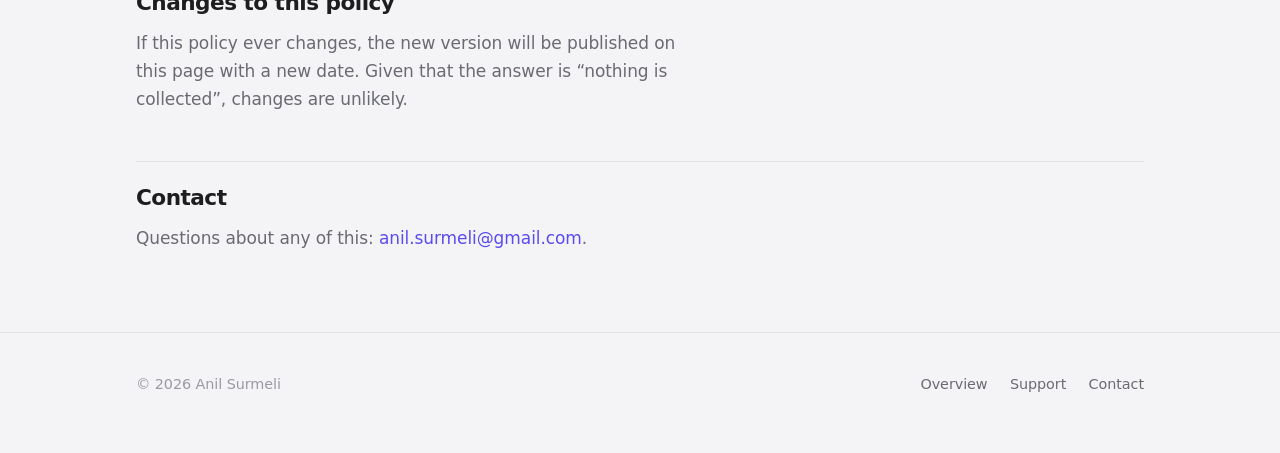
==== commit 5fe972c8: "fix: hero image & shortcut" ====
--- a/privacy.html
+++ b/privacy.html
@@ -31,7 +31,7 @@
         no sign-in, no analytics, no crash reporting and no server component. This page explains
         what that means in practice.
       </p>
-      <p style="color:var(--bb-text-3);font-size:0.9rem">Last updated 2 September 2026.</p>
+      <p style="color:var(--bb-text-3);font-size:0.9rem">Last updated 10 October 2026.</p>
     </div>
   </div>
 
@@ -77,13 +77,18 @@
       </p>
 
       <h2>Permissions</h2>
-      <p>BetterBookmarks asks for three permissions and no others.</p>
+      <p>BetterBookmarks asks for four permissions and no others.</p>
       <ul>
         <li><strong>storage</strong> lets it keep your library and settings on your Mac.</li>
         <li><strong>tabs</strong> lets it tell which of your saved pages are open right now, so
           that clicking one switches to that tab instead of opening a duplicate.</li>
         <li><strong>contextMenus</strong> lets it add a save item to Safari&rsquo;s right-click
           menu.</li>
+        <li><strong>nativeMessaging</strong> lets the extension speak to the BetterBookmarks app
+          that contains it, on your Mac. Two things need that and nothing else does: reading and
+          writing the sync file in your own iCloud Drive, which a Safari extension cannot reach by
+          itself, and opening Safari&rsquo;s settings pane for the extension from a button. It can
+          reach that one app and no other, and nothing in that conversation leaves your Mac.</li>
       </ul>
 
       <h2>Website access</h2>
--- a/assets/style.css
+++ b/assets/style.css
@@ -375,178 +375,18 @@
 }
 
 /* --------------------------------------------------------------------------
-   The product mock
-   -------------------------------------------------------------------------- */
-
-.mock-frame {
-  margin-top: clamp(2.5rem, 6vw, 4rem);
+   The hero screenshot
+   -------------------------------------------------------------------------- */
+
+/* The image arrives with Safari's window chrome and its own drop shadow baked
+   in, so this adds only what stops it reading as a rectangle pasted onto the
+   page: a radius, and a hairline that keeps the pale plate around the window
+   from bleeding into a dark background. */
+.hero-shot {
+  margin: clamp(2.5rem, 6vw, 4rem) 0 0;
   border-radius: var(--bb-r-xl);
-  background: var(--bb-surface);
-  box-shadow: var(--bb-e4);
   overflow: hidden;
-  text-align: left;
-  user-select: none;
-}
-
-.mock-chrome {
-  display: flex;
-  align-items: center;
-  gap: 0.45rem;
-  padding: 0.75rem 1rem;
-  background: var(--bb-surface-sunken);
-  border-bottom: 1px solid var(--bb-hairline);
-}
-.mock-chrome i {
-  width: 11px; height: 11px;
-  border-radius: 50%;
-  background: var(--bb-hairline);
-}
-.mock-chrome .tab {
-  margin-left: 0.9rem;
-  padding: 0.2rem 0.8rem;
-  border-radius: var(--bb-r-sm);
-  background: var(--bb-surface);
-  box-shadow: var(--bb-e1);
-  color: var(--bb-text-2);
-  font-size: 0.72rem;
-}
-
-.mock-body { padding: 1.15rem; }
-
-.mock-top {
-  display: flex;
-  align-items: center;
-  gap: 0.9rem;
-  flex-wrap: wrap;
-  margin-bottom: 1.15rem;
-}
-
-.mock-search {
-  flex: 1 1 12rem;
-  padding: 0.42rem 0.8rem;
-  border-radius: var(--bb-r-full);
-  background: var(--bb-surface-sunken);
-  color: var(--bb-text-3);
-  font-size: 0.78rem;
-}
-
-.pills { display: flex; gap: 0.4rem; }
-.pill {
-  padding: 0.3rem 0.7rem;
-  border-radius: var(--bb-r-full);
-  background: var(--bb-surface-sunken);
-  color: var(--bb-text-2);
-  font-size: 0.74rem;
-  font-weight: 550;
-}
-.pill.is-on {
-  background: var(--bb-accent-soft);
-  color: var(--bb-accent);
-  box-shadow: inset 0 0 0 1px var(--bb-accent-line);
-}
-
-.mock-cols {
-  display: grid;
-  grid-template-columns: 1fr 15rem;
-  gap: 1.15rem;
-  align-items: start;
-}
-
-.mock-grid {
-  display: grid;
-  grid-template-columns: repeat(3, 1fr);
-  gap: 0.7rem;
-}
-
-.fcard {
-  padding: 0.8rem;
-  border-radius: var(--bb-r);
-  background: var(--bb-surface);
-  box-shadow: var(--bb-e1);
-}
-.fcard .stack {
-  display: flex;
-  margin-bottom: 0.6rem;
-}
-.fcard .stack .mono { margin-right: -6px; box-shadow: 0 0 0 2px var(--bb-surface); }
-.fcard b {
-  display: block;
-  font-size: 0.78rem;
-  font-weight: 580;
-  letter-spacing: -0.012em;
-  white-space: nowrap;
-  overflow: hidden;
-  text-overflow: ellipsis;
-}
-.fcard span {
-  color: var(--bb-text-3);
-  font-size: 0.68rem;
-}
-
-.mono {
-  flex: none;
-  width: 20px; height: 20px;
-  border-radius: var(--bb-r-sm);
-  background: hsl(var(--h) 58% 52%);
-  color: #fff;
-  font-size: 0.62rem;
-  font-weight: 640;
-  display: grid;
-  place-items: center;
-}
-
-.mock-tabs {
-  padding: 0.8rem;
-  border-radius: var(--bb-r);
-  background: var(--bb-surface-sunken);
-}
-.mock-tabs h4 {
-  margin-bottom: 0.65rem;
-  color: var(--bb-text-3);
-  font-size: 0.66rem;
-  font-weight: 620;
-  letter-spacing: 0.06em;
-  text-transform: uppercase;
-}
-.trow {
-  display: flex;
-  align-items: center;
-  gap: 0.5rem;
-  padding: 0.32rem 0.35rem;
-  border-radius: var(--bb-r-sm);
-  font-size: 0.73rem;
-  color: var(--bb-text-2);
-}
-.trow.is-live {
-  background: var(--bb-live-soft);
-  color: var(--bb-text);
-}
-.trow em {
-  flex: 1;
-  font-style: normal;
-  white-space: nowrap;
-  overflow: hidden;
-  text-overflow: ellipsis;
-}
-.trow .live {
-  flex: none;
-  width: 6px; height: 6px;
-  border-radius: 50%;
-  background: var(--bb-live);
-}
-.mock-tabs .group {
-  color: var(--bb-text-3);
-  font-size: 0.64rem;
-  font-weight: 620;
-  letter-spacing: 0.05em;
-  text-transform: uppercase;
-  padding: 0.5rem 0.35rem 0.15rem;
-}
-
-@media (max-width: 44rem) {
-  .mock-cols { grid-template-columns: 1fr; }
-  .mock-grid { grid-template-columns: repeat(2, 1fr); }
-  .mock-tabs { display: none; }
+  box-shadow: 0 0 0 1px var(--bb-hairline), var(--bb-e4);
 }
 
 /* --------------------------------------------------------------------------
@@ -635,173 +475,6 @@
   font-size: 0.95rem;
 }
 .tile li { margin-top: 0.3rem; }
-
-/* --------------------------------------------------------------------------
-   Screenshots
-   -------------------------------------------------------------------------- */
-
-/* Two columns, with the first shot given both of them: it is the one that has
-   to explain what the product is, and it does that badly at half width. */
-.shots {
-  display: grid;
-  grid-template-columns: repeat(2, minmax(0, 1fr));
-  gap: 1.75rem 1.5rem;
-}
-.shots figure { margin: 0; }
-.shots figure:first-child { grid-column: 1 / -1; }
-
-@media (max-width: 46rem) {
-  .shots { grid-template-columns: minmax(0, 1fr); }
-}
-
-.shots .frame {
-  display: block;
-  width: 100%;
-  padding: 0;
-  border: 0;
-  border-radius: var(--bb-r-lg);
-  background: var(--bb-surface-sunken);
-  box-shadow: var(--bb-e3);
-  overflow: hidden;
-  aspect-ratio: 16 / 10;
-  position: relative;
-  cursor: zoom-in;
-  transition: transform var(--bb-med), box-shadow var(--bb-med);
-}
-.shots .frame:hover { transform: translateY(-2px); box-shadow: var(--bb-e4); }
-.shots .frame:active { transform: translateY(0); }
-
-.shots .frame img {
-  display: block;
-  width: 100%;
-  height: 100%;
-  object-fit: cover;
-}
-
-/* The affordance only appears on hover, so a page at rest stays quiet. */
-.shots .frame::after {
-  content: '';
-  position: absolute;
-  right: 0.75rem;
-  bottom: 0.75rem;
-  width: 30px;
-  height: 30px;
-  border-radius: 50%;
-  background:
-    rgb(0 0 0 / 0.55)
-    url("data:image/svg+xml,%3Csvg xmlns='http://www.w3.org/2000/svg' viewBox='0 0 24 24' fill='none' stroke='white' stroke-width='1.8' stroke-linecap='round' stroke-linejoin='round'%3E%3Cpath d='M14 4h6v6'/%3E%3Cpath d='M10 20H4v-6'/%3E%3Cpath d='M20 4l-7 7'/%3E%3Cpath d='M4 20l7-7'/%3E%3C/svg%3E")
-    center / 16px no-repeat;
-  opacity: 0;
-  transition: opacity var(--bb-fast);
-}
-.shots .frame:hover::after,
-.shots .frame:focus-visible::after { opacity: 1; }
-
-.shots figcaption {
-  margin-top: 0.85rem;
-  color: var(--bb-text-2);
-  font-size: 0.93rem;
-  line-height: 1.55;
-  text-wrap: pretty;
-}
-
-/* --------------------------------------------------------------------------
-   Screenshot viewer
-   -------------------------------------------------------------------------- */
-
-html.is-locked { overflow: hidden; }
-
-/* Filling the viewport rather than sizing to the image is what makes a click on
-   the empty space reach the dialog itself, which is how it closes. */
-.lightbox {
-  position: fixed;
-  inset: 0;
-  width: 100%;
-  max-width: 100%;
-  height: 100%;
-  max-height: 100%;
-  margin: 0;
-  padding: 0;
-  border: 0;
-  background: transparent;
-  overflow: hidden;
-}
-.lightbox[open] {
-  display: grid;
-  grid-template-columns: auto 1fr auto;
-  align-items: center;
-  gap: 0.5rem;
-  padding: clamp(0.75rem, 3vw, 2rem);
-}
-.lightbox::backdrop {
-  background: rgb(8 8 10 / 0.86);
-  backdrop-filter: blur(3px);
-}
-
-.lb-img {
-  grid-column: 2;
-  justify-self: center;
-  max-width: 100%;
-  max-height: 82vh;
-  object-fit: contain;
-  border-radius: var(--bb-r);
-  box-shadow: 0 30px 80px -20px rgb(0 0 0 / 0.7);
-}
-
-.lb-nav,
-.lb-close {
-  display: grid;
-  place-items: center;
-  border: 0;
-  border-radius: 50%;
-  background: rgb(255 255 255 / 0.1);
-  color: #fff;
-  cursor: pointer;
-  transition: background var(--bb-fast);
-}
-.lb-nav:hover,
-.lb-close:hover { background: rgb(255 255 255 / 0.22); }
-.lb-nav { width: 44px; height: 44px; }
-.lb-nav svg { width: 22px; height: 22px; }
-.lb-prev { grid-column: 1; }
-.lb-next { grid-column: 3; }
-
-.lb-close {
-  position: absolute;
-  top: clamp(0.75rem, 3vw, 2rem);
-  right: clamp(0.75rem, 3vw, 2rem);
-  width: 38px;
-  height: 38px;
-}
-.lb-close svg { width: 18px; height: 18px; }
-
-.lb-caption {
-  grid-column: 2;
-  align-self: start;
-  margin: 0.9rem auto 0;
-  max-width: 46rem;
-  color: rgb(255 255 255 / 0.72);
-  font-size: 0.92rem;
-  line-height: 1.5;
-  text-align: center;
-  text-wrap: pretty;
-}
-.lb-count {
-  display: block;
-  margin-bottom: 0.3rem;
-  color: rgb(255 255 255 / 0.45);
-  font-size: 0.78rem;
-  font-variant-numeric: tabular-nums;
-}
-
-@media (max-width: 34rem) {
-  .lightbox[open] { grid-template-columns: 1fr; }
-  .lb-img { grid-column: 1; max-height: 70vh; }
-  .lb-caption { grid-column: 1; }
-  .lb-nav { position: absolute; bottom: clamp(0.75rem, 3vw, 2rem); }
-  .lb-prev { left: 25%; }
-  .lb-next { right: 25%; }
-}
 
 /* --------------------------------------------------------------------------
    Prose (support + privacy)
